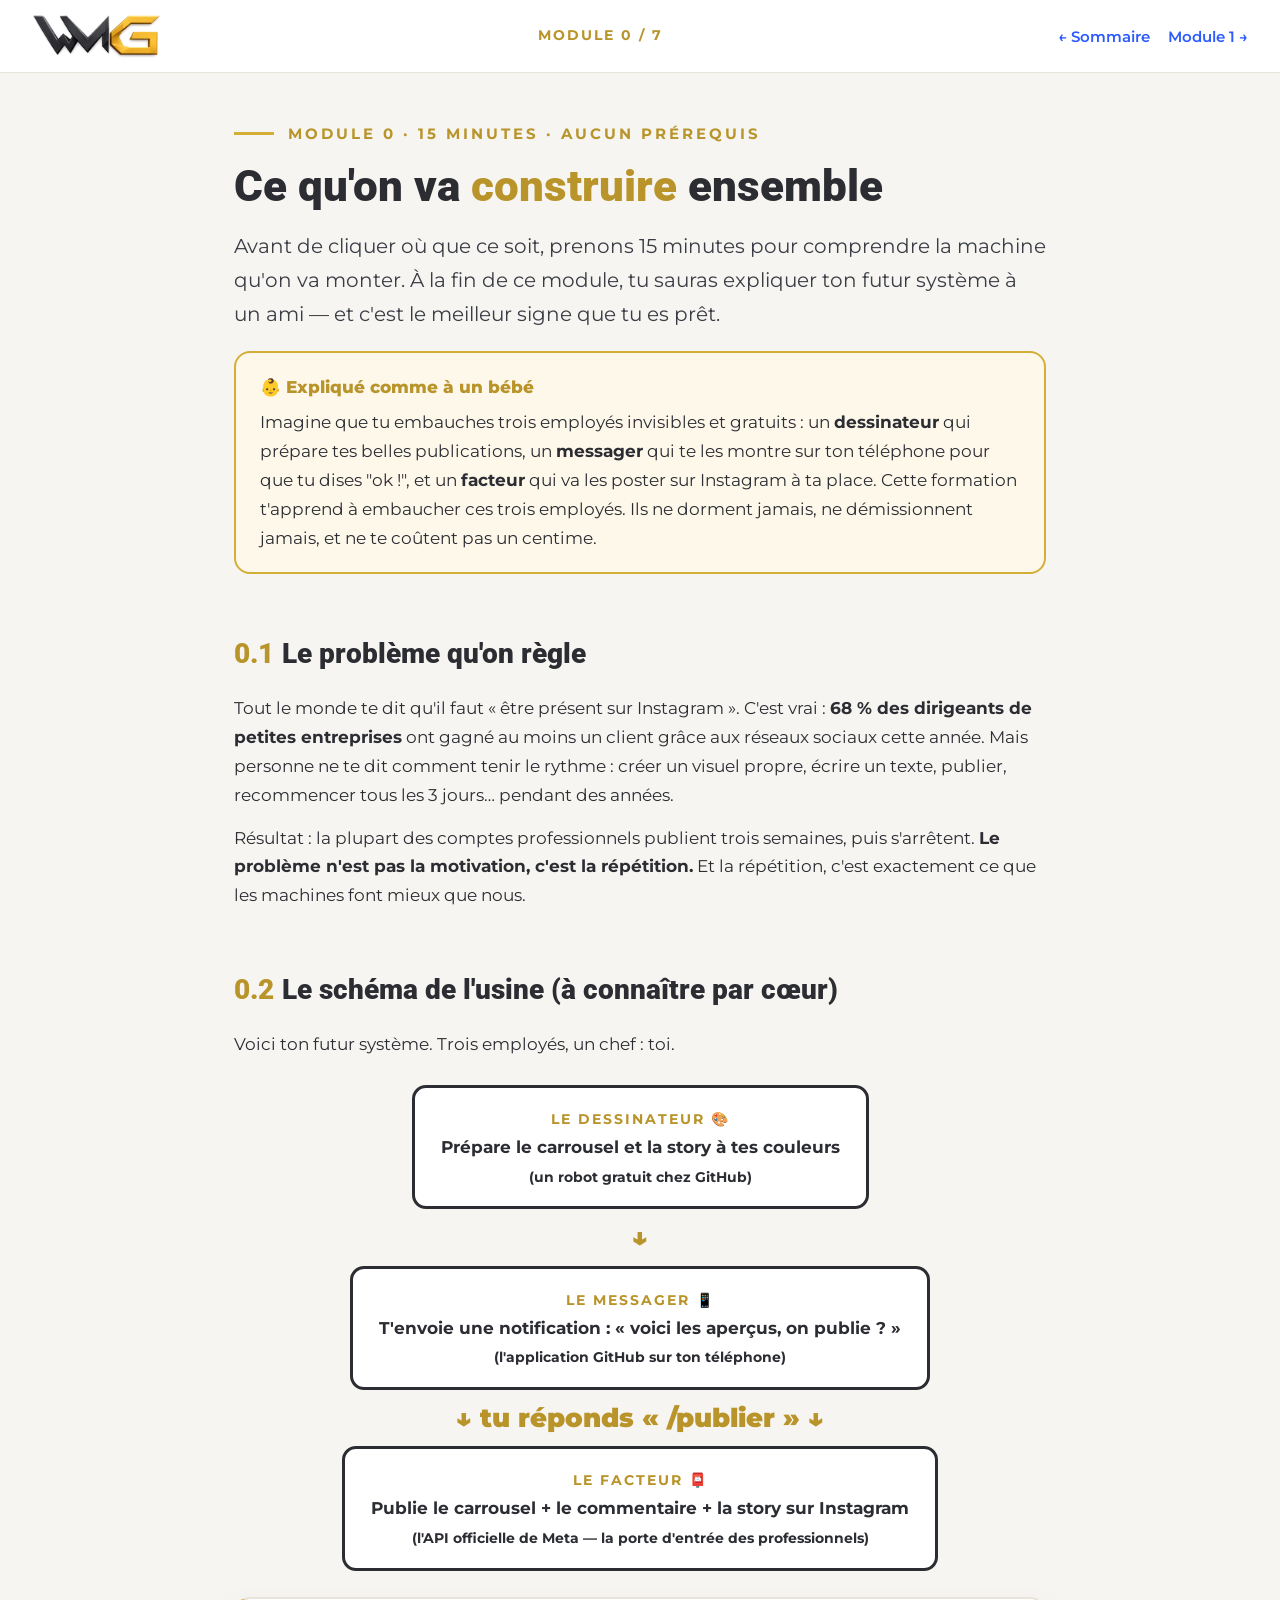
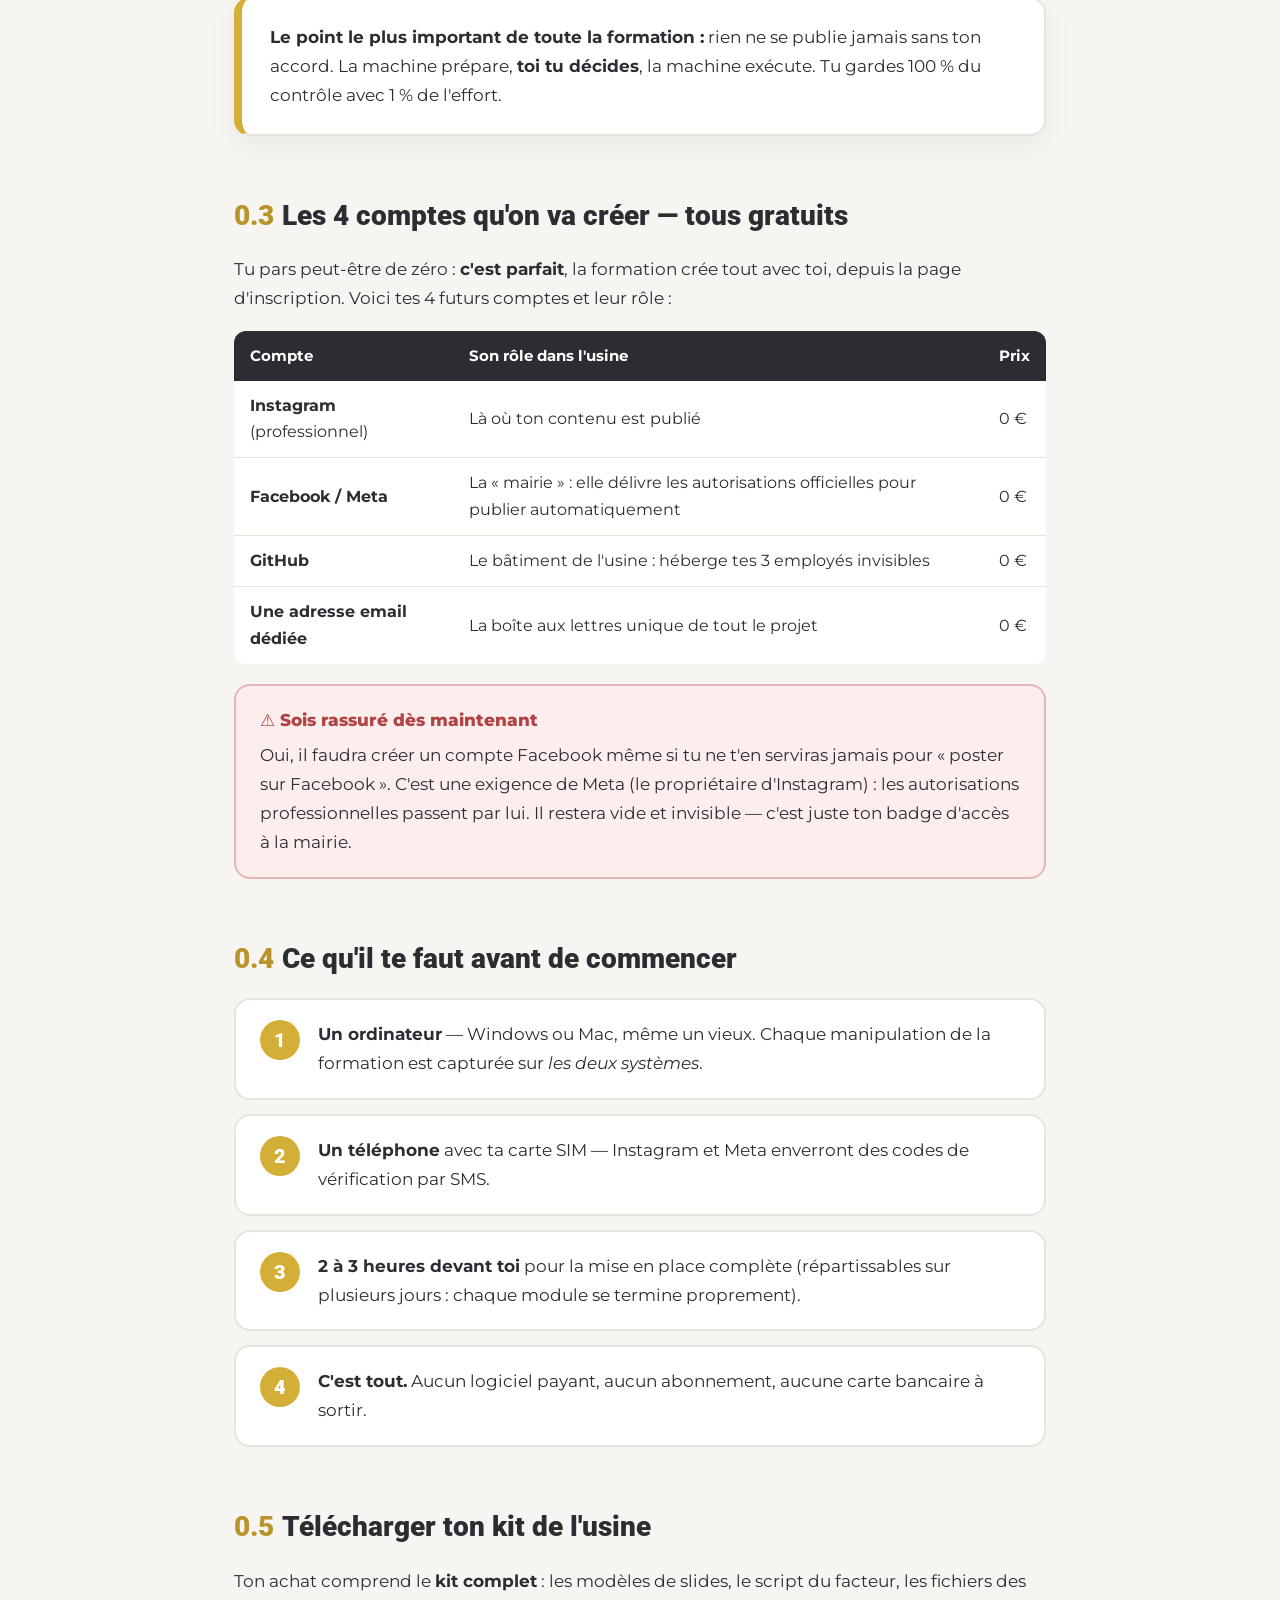
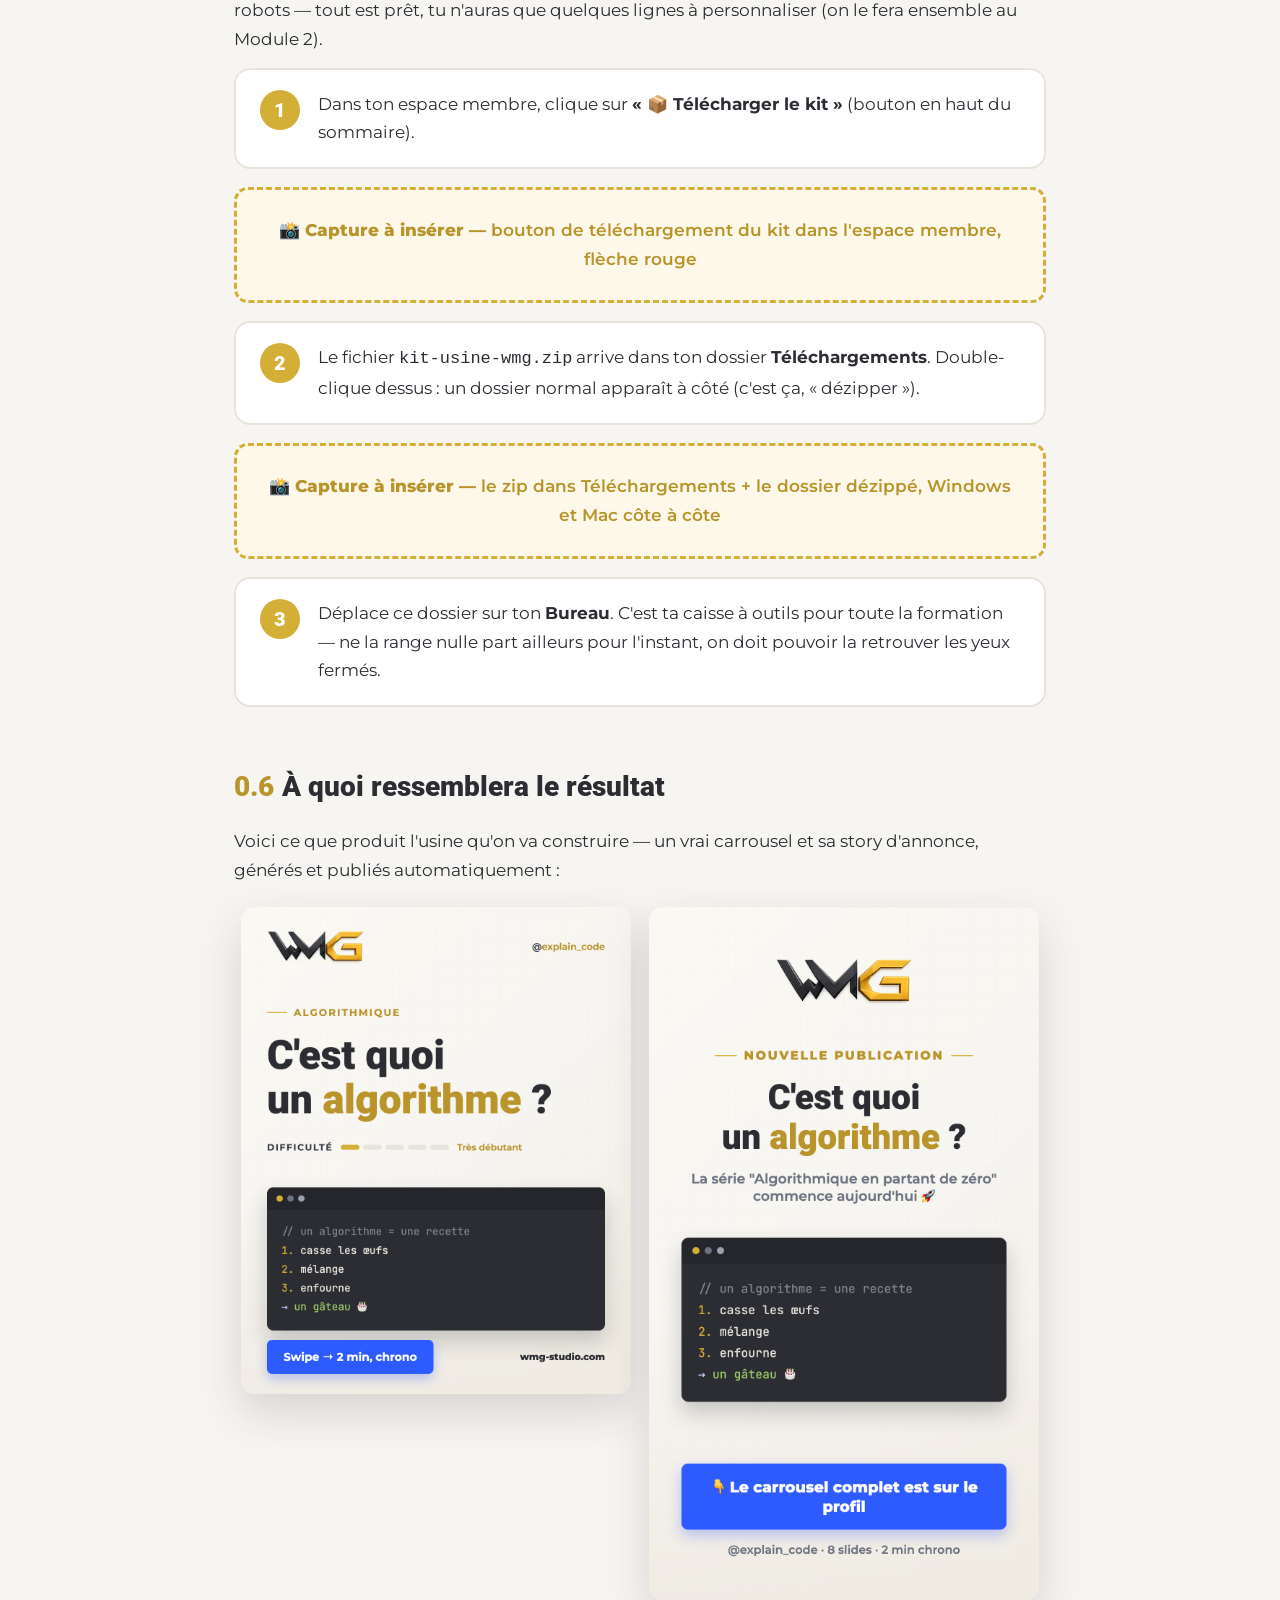
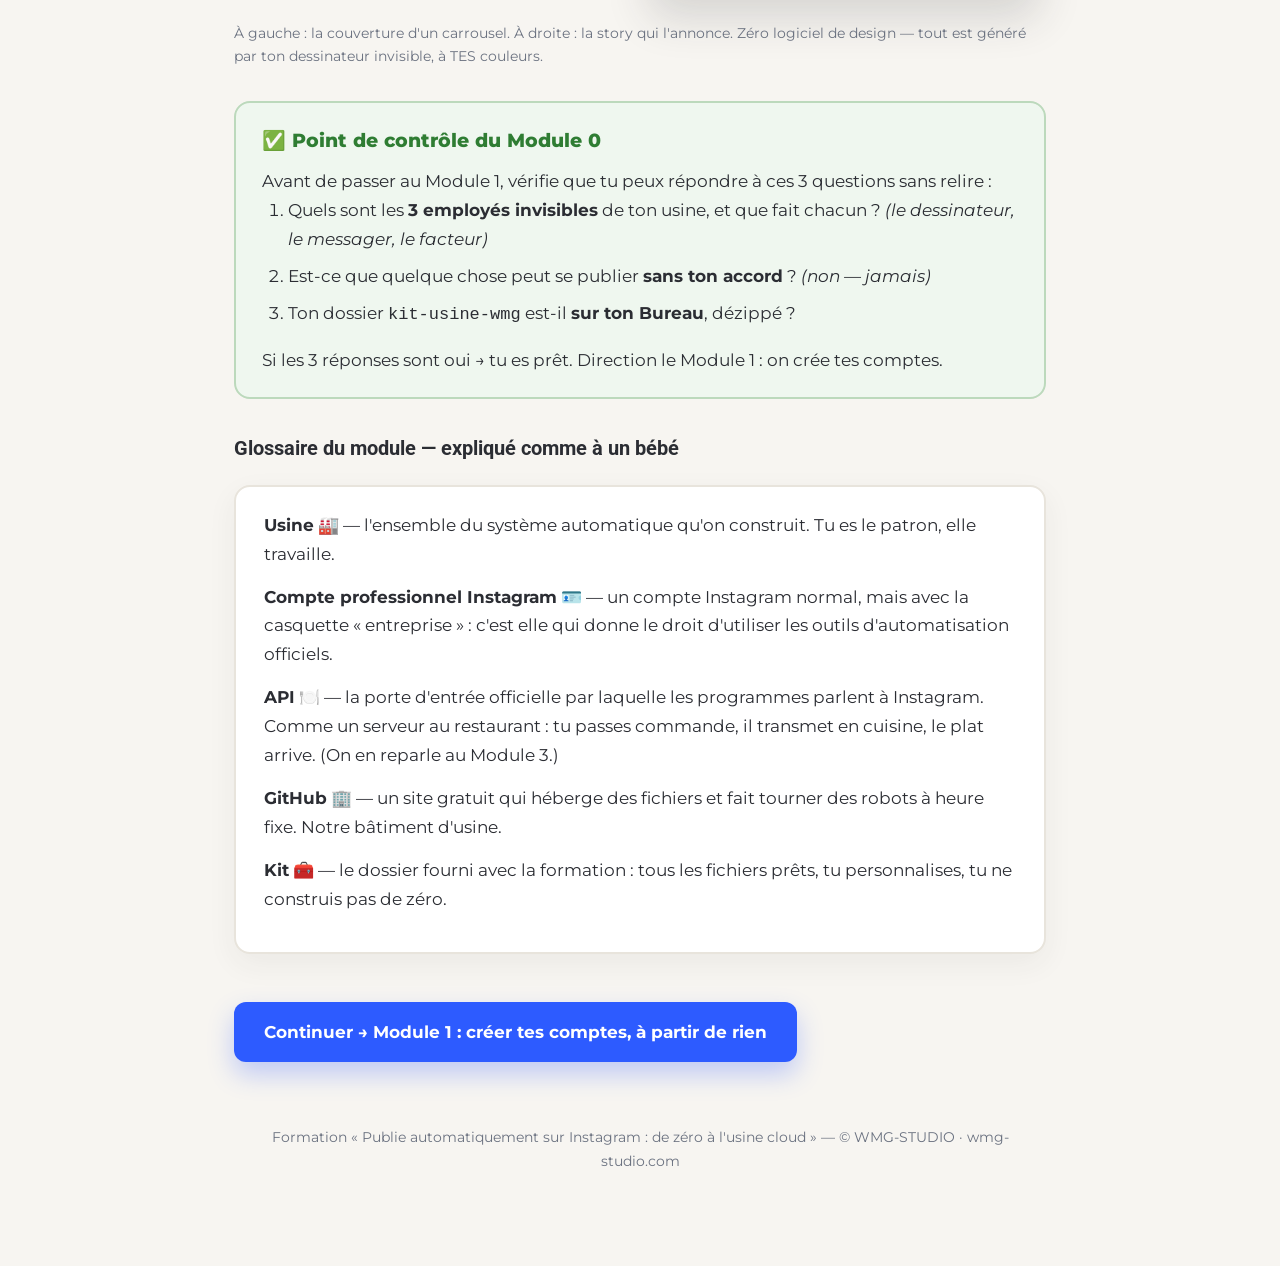
==== module-0.html @ 16675737 "modules" ====
<!DOCTYPE html>
<html lang="fr">
<head>
<meta charset="UTF-8">
<meta name="robots" content="noindex, nofollow">
<meta name="viewport" content="width=device-width, initial-scale=1">
<title>Module 0 — Ce qu'on va construire | Formation WMG-STUDIO</title>
<link rel="preconnect" href="https://fonts.googleapis.com">
<link href="https://fonts.googleapis.com/css2?family=Montserrat:ital,wght@0,400;0,600;0,700;0,800&family=Roboto:wght@700;900&display=swap" rel="stylesheet">
<link rel="stylesheet" href="style.css">
</head>
<body>

<header class="topbar">
  <img src="assets/wmg-logo.png" alt="WMG-STUDIO">
  <span class="module-label">Module 0 / 7</span>
  <nav><a href="index.html">← Sommaire</a><a href="module-1.html">Module 1 →</a></nav>
</header>

<main class="page">

  <div class="badge">Module 0 · 15 minutes · aucun prérequis</div>
  <h1>Ce qu'on va <span class="gold">construire</span> ensemble</h1>
  <p class="lead">Avant de cliquer où que ce soit, prenons 15 minutes pour comprendre la machine qu'on va monter. À la fin de ce module, tu sauras expliquer ton futur système à un ami — et c'est le meilleur signe que tu es prêt.</p>

  <div class="bebe">
    <div class="t">Expliqué comme à un bébé</div>
    Imagine que tu embauches trois employés invisibles et gratuits : un <strong>dessinateur</strong> qui prépare tes belles publications, un <strong>messager</strong> qui te les montre sur ton téléphone pour que tu dises "ok !", et un <strong>facteur</strong> qui va les poster sur Instagram à ta place. Cette formation t'apprend à embaucher ces trois employés. Ils ne dorment jamais, ne démissionnent jamais, et ne te coûtent pas un centime.
  </div>

  <h2><span class="num">0.1</span>Le problème qu'on règle</h2>
  <p>Tout le monde te dit qu'il faut « être présent sur Instagram ». C'est vrai : <strong>68 % des dirigeants de petites entreprises</strong> ont gagné au moins un client grâce aux réseaux sociaux cette année. Mais personne ne te dit comment tenir le rythme : créer un visuel propre, écrire un texte, publier, recommencer tous les 3 jours… pendant des années.</p>
  <p>Résultat : la plupart des comptes professionnels publient trois semaines, puis s'arrêtent. <strong>Le problème n'est pas la motivation, c'est la répétition.</strong> Et la répétition, c'est exactement ce que les machines font mieux que nous.</p>

  <h2><span class="num">0.2</span>Le schéma de l'usine (à connaître par cœur)</h2>
  <p>Voici ton futur système. Trois employés, un chef : toi.</p>

  <div class="schema">
    <div class="box"><span class="who">Le dessinateur 🎨</span><br>Prépare le carrousel et la story à tes couleurs<br><small>(un robot gratuit chez GitHub)</small></div>
    <div class="arrow">↓</div>
    <div class="box"><span class="who">Le messager 📱</span><br>T'envoie une notification : « voici les aperçus, on publie ? »<br><small>(l'application GitHub sur ton téléphone)</small></div>
    <div class="arrow">↓ tu réponds « /publier » ↓</div>
    <div class="box"><span class="who">Le facteur 📮</span><br>Publie le carrousel + le commentaire + la story sur Instagram<br><small>(l'API officielle de Meta — la porte d'entrée des professionnels)</small></div>
  </div>

  <div class="card gold">
    <strong>Le point le plus important de toute la formation :</strong> rien ne se publie jamais sans ton accord. La machine prépare, <strong>toi tu décides</strong>, la machine exécute. Tu gardes 100 % du contrôle avec 1 % de l'effort.
  </div>

  <h2><span class="num">0.3</span>Les 4 comptes qu'on va créer — tous gratuits</h2>
  <p>Tu pars peut-être de zéro : <strong>c'est parfait</strong>, la formation crée tout avec toi, depuis la page d'inscription. Voici tes 4 futurs comptes et leur rôle :</p>
  <table>
    <tr><th>Compte</th><th>Son rôle dans l'usine</th><th>Prix</th></tr>
    <tr><td><strong>Instagram</strong> (professionnel)</td><td>Là où ton contenu est publié</td><td>0 €</td></tr>
    <tr><td><strong>Facebook / Meta</strong></td><td>La « mairie » : elle délivre les autorisations officielles pour publier automatiquement</td><td>0 €</td></tr>
    <tr><td><strong>GitHub</strong></td><td>Le bâtiment de l'usine : héberge tes 3 employés invisibles</td><td>0 €</td></tr>
    <tr><td><strong>Une adresse email dédiée</strong></td><td>La boîte aux lettres unique de tout le projet</td><td>0 €</td></tr>
  </table>

  <div class="warn">
    <div class="t">Sois rassuré dès maintenant</div>
    Oui, il faudra créer un compte Facebook même si tu ne t'en serviras jamais pour « poster sur Facebook ». C'est une exigence de Meta (le propriétaire d'Instagram) : les autorisations professionnelles passent par lui. Il restera vide et invisible — c'est juste ton badge d'accès à la mairie.
  </div>

  <h2><span class="num">0.4</span>Ce qu'il te faut avant de commencer</h2>
  <div class="step"><span class="n">1</span><div><strong>Un ordinateur</strong> — Windows ou Mac, même un vieux. Chaque manipulation de la formation est capturée sur <em>les deux systèmes</em>.</div></div>
  <div class="step"><span class="n">2</span><div><strong>Un téléphone</strong> avec ta carte SIM — Instagram et Meta enverront des codes de vérification par SMS.</div></div>
  <div class="step"><span class="n">3</span><div><strong>2 à 3 heures devant toi</strong> pour la mise en place complète (répartissables sur plusieurs jours : chaque module se termine proprement).</div></div>
  <div class="step"><span class="n">4</span><div><strong>C'est tout.</strong> Aucun logiciel payant, aucun abonnement, aucune carte bancaire à sortir.</div></div>

  <h2><span class="num">0.5</span>Télécharger ton kit de l'usine</h2>
  <p>Ton achat comprend le <strong>kit complet</strong> : les modèles de slides, le script du facteur, les fichiers des robots — tout est prêt, tu n'auras que quelques lignes à personnaliser (on le fera ensemble au Module 2).</p>
  <div class="step"><span class="n">1</span><div>Dans ton espace membre, clique sur <strong>« 📦 Télécharger le kit »</strong> (bouton en haut du sommaire).</div></div>
  <div class="capture">bouton de téléchargement du kit dans l'espace membre, flèche rouge</div>
  <div class="step"><span class="n">2</span><div>Le fichier <code>kit-usine-wmg.zip</code> arrive dans ton dossier <strong>Téléchargements</strong>. Double-clique dessus : un dossier normal apparaît à côté (c'est ça, « dézipper »).</div></div>
  <div class="capture">le zip dans Téléchargements + le dossier dézippé, Windows et Mac côte à côte</div>
  <div class="step"><span class="n">3</span><div>Déplace ce dossier sur ton <strong>Bureau</strong>. C'est ta caisse à outils pour toute la formation — ne la range nulle part ailleurs pour l'instant, on doit pouvoir la retrouver les yeux fermés.</div></div>

  <h2><span class="num">0.6</span>À quoi ressemblera le résultat</h2>
  <p>Voici ce que produit l'usine qu'on va construire — un vrai carrousel et sa story d'annonce, générés et publiés automatiquement :</p>
  <figure class="duo">
    <img src="assets/demo-carrousel.png" alt="Exemple de couverture de carrousel générée par l'usine">
    <img src="assets/demo-story.png" alt="Exemple de story d'annonce générée par l'usine">
  </figure>
  <figcaption>À gauche : la couverture d'un carrousel. À droite : la story qui l'annonce. Zéro logiciel de design — tout est généré par ton dessinateur invisible, à TES couleurs.</figcaption>

  <div class="check">
    <div class="t">Point de contrôle du Module 0</div>
    Avant de passer au Module 1, vérifie que tu peux répondre à ces 3 questions sans relire :
    <ol>
      <li>Quels sont les <strong>3 employés invisibles</strong> de ton usine, et que fait chacun ? <em>(le dessinateur, le messager, le facteur)</em></li>
      <li>Est-ce que quelque chose peut se publier <strong>sans ton accord</strong> ? <em>(non — jamais)</em></li>
      <li>Ton dossier <code>kit-usine-wmg</code> est-il <strong>sur ton Bureau</strong>, dézippé ?</li>
    </ol>
    Si les 3 réponses sont oui → tu es prêt. Direction le Module 1 : on crée tes comptes.
  </div>

  <h3>Glossaire du module — expliqué comme à un bébé</h3>
  <div class="card">
    <p><strong>Usine</strong> 🏭 — l'ensemble du système automatique qu'on construit. Tu es le patron, elle travaille.</p>
    <p><strong>Compte professionnel Instagram</strong> 🪪 — un compte Instagram normal, mais avec la casquette « entreprise » : c'est elle qui donne le droit d'utiliser les outils d'automatisation officiels.</p>
    <p><strong>API</strong> 🍽️ — la porte d'entrée officielle par laquelle les programmes parlent à Instagram. Comme un serveur au restaurant : tu passes commande, il transmet en cuisine, le plat arrive. (On en reparle au Module 3.)</p>
    <p><strong>GitHub</strong> 🏢 — un site gratuit qui héberge des fichiers et fait tourner des robots à heure fixe. Notre bâtiment d'usine.</p>
    <p><strong>Kit</strong> 🧰 — le dossier fourni avec la formation : tous les fichiers prêts, tu personnalises, tu ne construis pas de zéro.</p>
  </div>

  <a class="next" href="module-1.html">Continuer → Module 1 : créer tes comptes, à partir de rien</a>

  <div class="footer">Formation « Publie automatiquement sur Instagram : de zéro à l'usine cloud » — © WMG-STUDIO · wmg-studio.com</div>

</main>
</body>
</html>
---- style.css ----
/* Formation WMG-STUDIO — charte identique au site et aux carrousels */
:root {
  --ink: #2B2D33; --ink-soft: #3A3D45; --gray: #6B7280;
  --gold: #D4AF37; --gold-dark: #B8942A; --cta: #2D5BFF;
  --bg: #FBF9F4; --bg-soft: #F7F5F1; --line: #E8E4DC; --white: #FFFFFF;
}
* { margin: 0; padding: 0; box-sizing: border-box; }
body {
  font-family: 'Montserrat', system-ui, sans-serif;
  color: var(--ink); background: var(--bg-soft);
  line-height: 1.7; font-size: 17px;
}
.topbar {
  position: sticky; top: 0; z-index: 10;
  display: flex; align-items: center; justify-content: space-between;
  background: var(--white); border-bottom: 1px solid var(--line);
  padding: 14px 32px;
}
.topbar img { height: 44px; }
.topbar .module-label { font-weight: 700; color: var(--gold-dark); font-size: 14px; letter-spacing: 2px; text-transform: uppercase; }
.topbar nav a { color: var(--cta); text-decoration: none; font-weight: 600; font-size: 15px; margin-left: 18px; }

.page { max-width: 860px; margin: 0 auto; padding: 48px 24px 96px; }

.badge {
  display: flex; align-items: center; gap: 14px;
  color: var(--gold-dark); font-weight: 700; font-size: 15px;
  letter-spacing: 3px; text-transform: uppercase; margin-bottom: 14px;
}
.badge::before { content: ""; width: 40px; height: 3px; background: var(--gold); }

h1 { font-family: 'Roboto', sans-serif; font-weight: 900; font-size: 44px; line-height: 1.15; margin-bottom: 18px; }
h1 .gold { color: var(--gold-dark); }
h2 { font-family: 'Roboto', sans-serif; font-weight: 900; font-size: 28px; margin: 56px 0 16px; }
h2 .num { color: var(--gold-dark); margin-right: 8px; }
h3 { font-family: 'Roboto', sans-serif; font-weight: 700; font-size: 20px; margin: 32px 0 10px; }
p { margin-bottom: 14px; }
.lead { font-size: 20px; color: var(--ink-soft); }
ul, ol { margin: 0 0 16px 26px; }
li { margin-bottom: 8px; }
strong { color: var(--ink); }

.card {
  background: var(--white); border: 2px solid var(--line); border-radius: 16px;
  padding: 24px 28px; margin: 20px 0;
  box-shadow: 0 10px 30px rgba(43,45,51,.06);
}
.card.gold { border-left: 8px solid var(--gold); }
.card.blue { border-left: 8px solid var(--cta); }

.step {
  display: flex; gap: 18px; align-items: flex-start;
  background: var(--white); border: 2px solid var(--line); border-radius: 16px;
  padding: 20px 24px; margin: 14px 0;
}
.step .n {
  flex: none; width: 40px; height: 40px; border-radius: 50%;
  background: var(--gold); color: var(--white);
  font-family: 'Roboto', sans-serif; font-weight: 900; font-size: 20px;
  display: flex; align-items: center; justify-content: center;
}

.capture {
  border: 3px dashed var(--gold); border-radius: 14px;
  background: #FDF8EA; color: var(--gold-dark);
  padding: 26px; text-align: center; font-weight: 600; margin: 18px 0;
}
.capture::before { content: "📸  Capture à insérer — "; font-weight: 800; }

figure { margin: 22px 0; text-align: center; }
figure img { max-width: 100%; border-radius: 14px; box-shadow: 0 18px 44px rgba(43,45,51,.16); }
figure.duo { display: flex; gap: 18px; justify-content: center; align-items: flex-start; }
figure.duo img { max-width: 48%; }
figcaption { font-size: 14px; color: var(--gray); margin-top: 10px; }

.bebe {
  background: #FDF8EA; border: 2px solid var(--gold); border-radius: 16px;
  padding: 20px 24px; margin: 20px 0;
}
.bebe .t { font-weight: 800; color: var(--gold-dark); margin-bottom: 6px; }
.bebe .t::before { content: "👶 "; }

.warn {
  background: #FDEEEE; border: 2px solid #E5B6B6; border-radius: 16px;
  padding: 20px 24px; margin: 20px 0;
}
.warn .t { font-weight: 800; color: #B04343; margin-bottom: 6px; }
.warn .t::before { content: "⚠️ "; }

.check {
  background: #EFF7EF; border: 2px solid #BCD9BC; border-radius: 16px;
  padding: 22px 26px; margin: 32px 0;
}
.check .t { font-weight: 800; color: #2F7D33; font-size: 19px; margin-bottom: 10px; }
.check .t::before { content: "✅ "; }

table { width: 100%; border-collapse: collapse; margin: 18px 0; background: var(--white); border-radius: 12px; overflow: hidden; }
th { background: var(--ink); color: var(--white); text-align: left; padding: 12px 16px; font-size: 15px; }
td { border-bottom: 1px solid var(--line); padding: 12px 16px; font-size: 15.5px; }
tr:last-child td { border-bottom: none; }

.schema { display: flex; flex-direction: column; gap: 0; align-items: center; margin: 26px 0; }
.schema .box {
  background: var(--white); border: 3px solid var(--ink); border-radius: 14px;
  padding: 16px 26px; text-align: center; font-weight: 700; min-width: 320px;
}
.schema .box .who { color: var(--gold-dark); font-size: 14px; letter-spacing: 2px; text-transform: uppercase; }
.schema .arrow { font-size: 26px; color: var(--gold-dark); padding: 6px 0; font-weight: 900; }

.next {
  display: inline-block; background: var(--cta); color: var(--white);
  font-weight: 700; font-size: 17px; padding: 16px 30px; border-radius: 12px;
  text-decoration: none; margin-top: 28px;
  box-shadow: 0 12px 26px rgba(45,91,255,.28);
}
.footer { text-align: center; color: var(--gray); font-size: 14px; margin-top: 64px; }

/* ---------- PDF (impression) : même source, deuxième produit ---------- */
@media print {
  .topbar nav, .next { display: none; }
  body { background: var(--white); font-size: 12pt; }
  .page { max-width: none; padding: 0; }
  h2 { page-break-after: avoid; }
  .card, .step, .bebe, .warn, .check, figure, table { page-break-inside: avoid; }
}
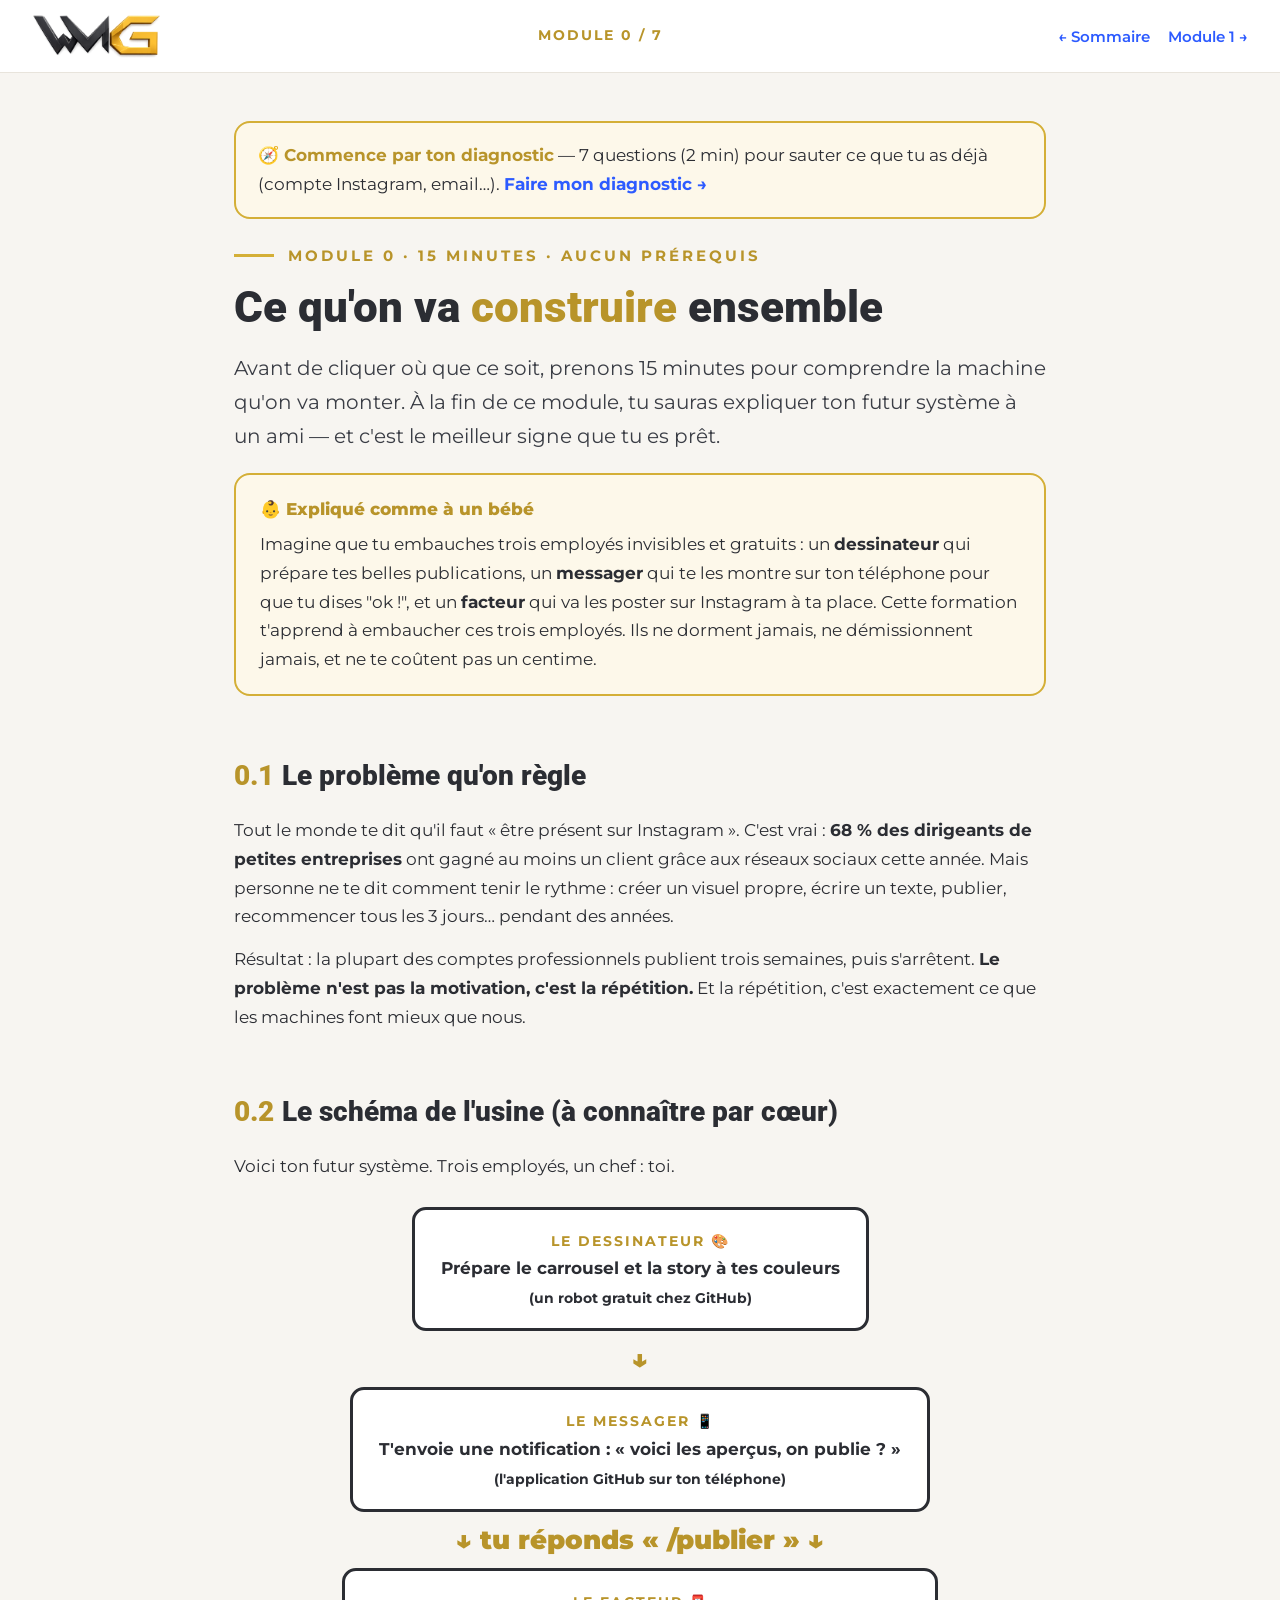
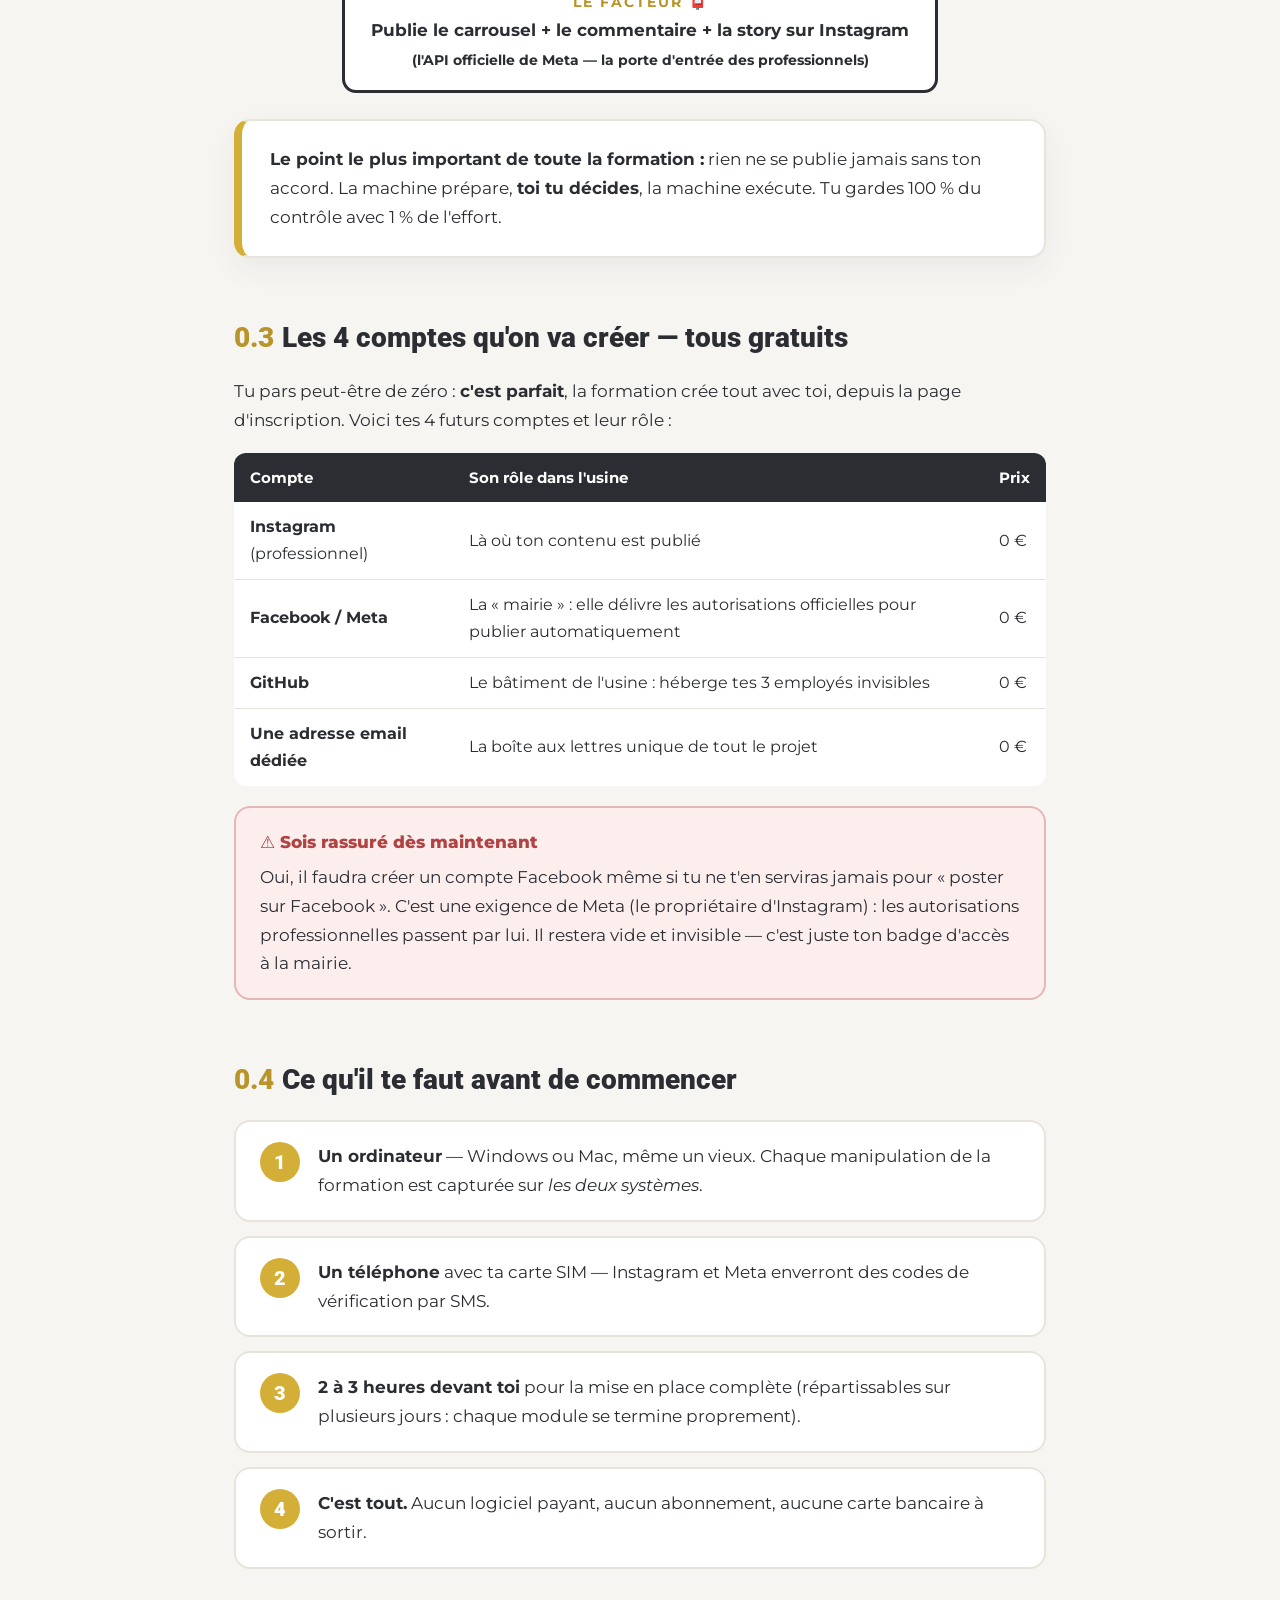
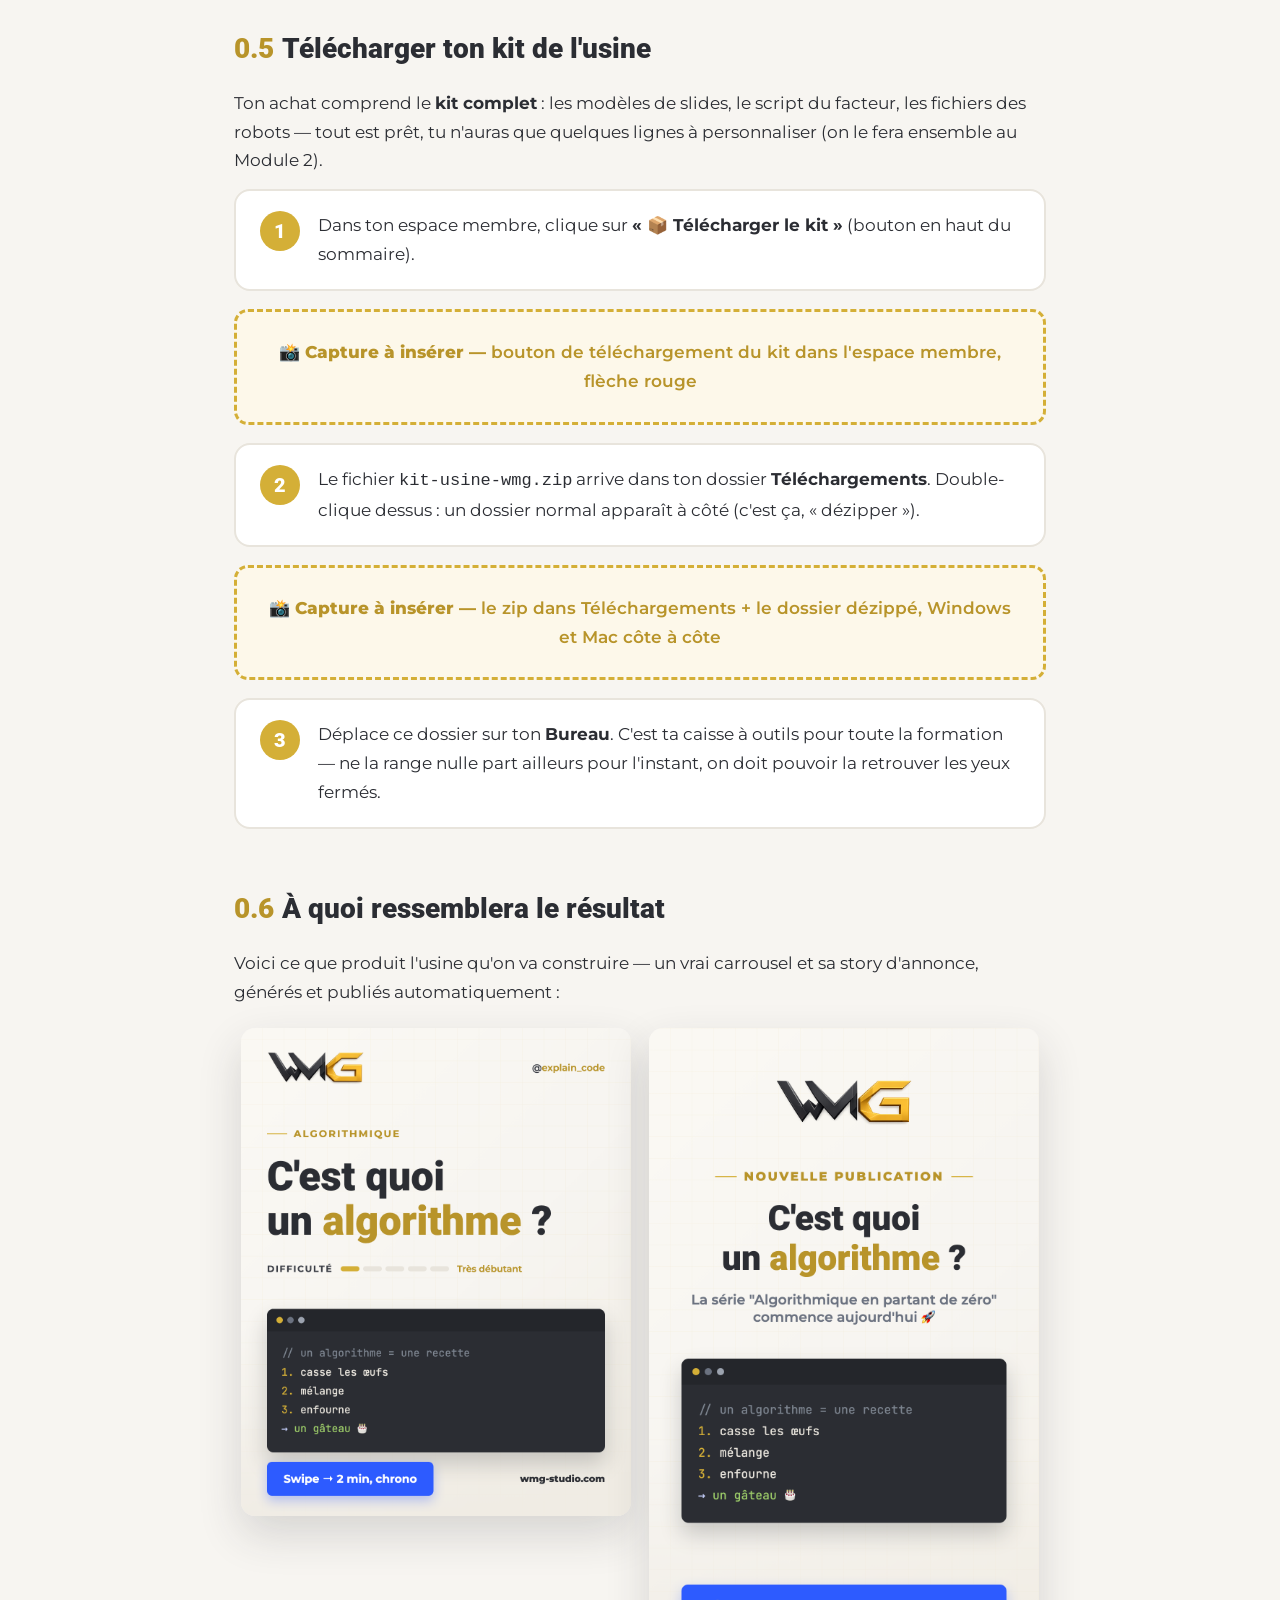
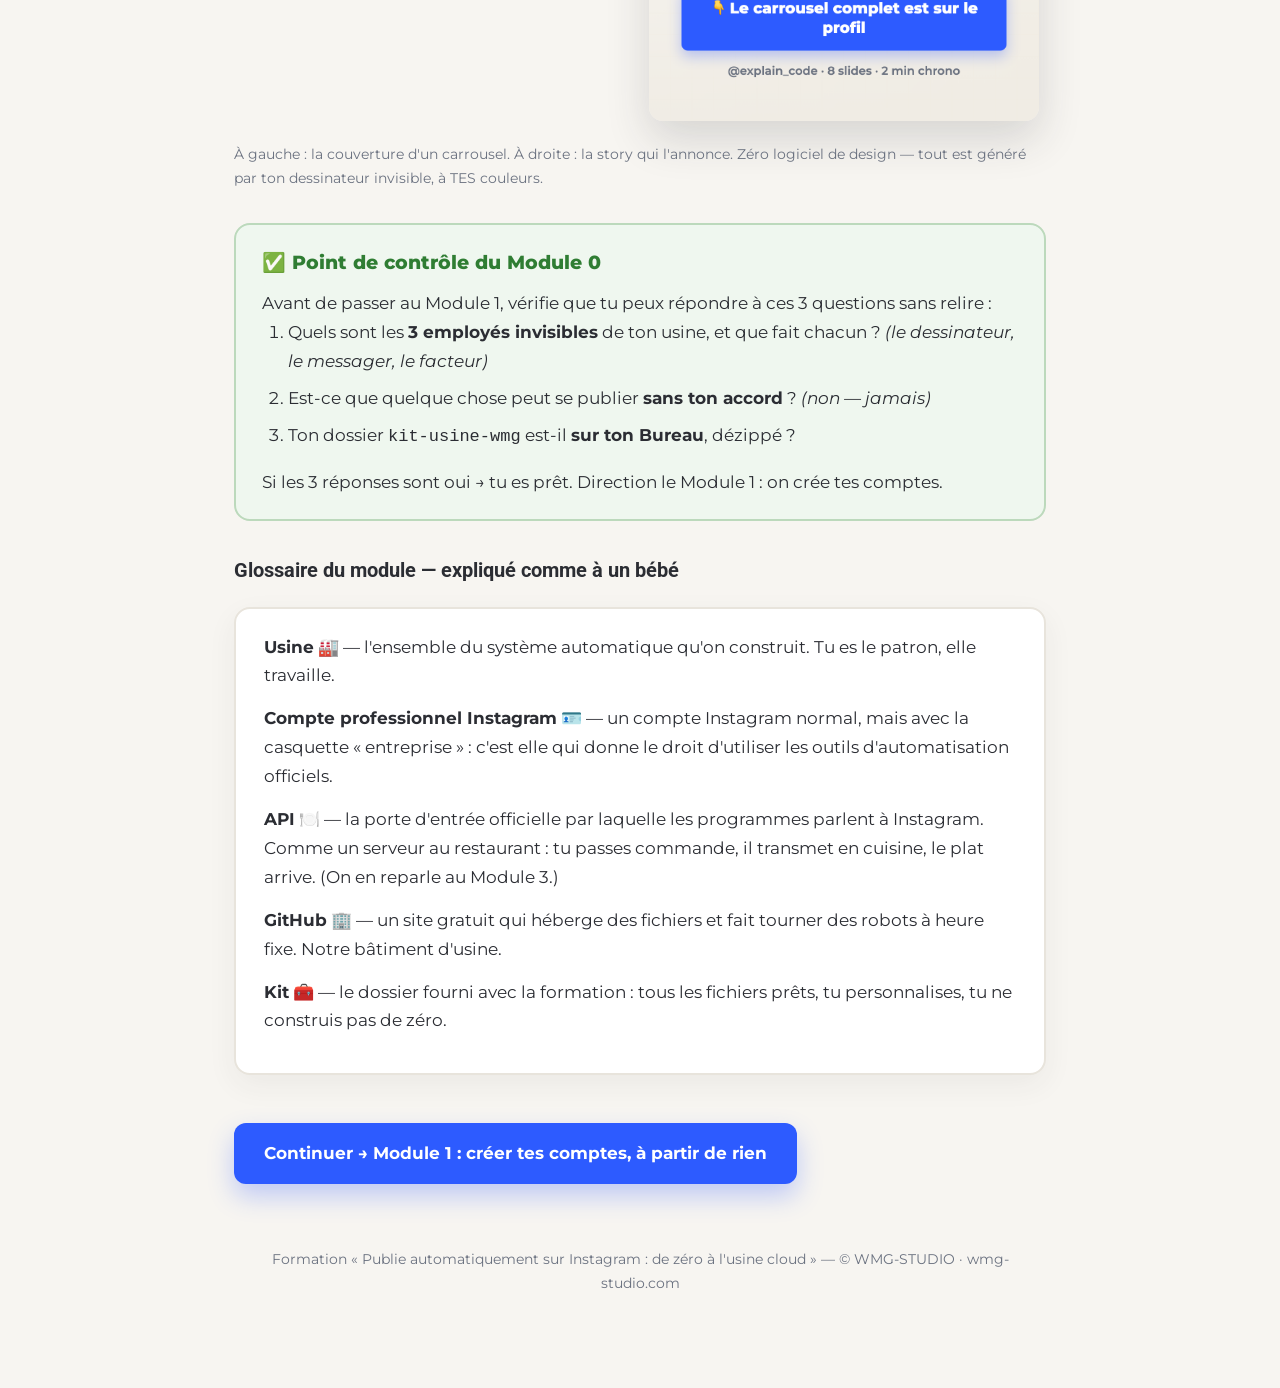
==== commit 91293183: "Diagnostic de parcours + lien depuis Module 0" ====
--- a/module-0.html
+++ b/module-0.html
@@ -18,6 +18,8 @@
 </header>
 
 <main class="page">
+
+  <a href="diagnostic.html" style="display:block;text-decoration:none;background:#FDF8EA;border:2px solid var(--gold);border-radius:16px;padding:18px 22px;margin-bottom:24px;color:var(--ink)"><strong style="color:var(--gold-dark)">🧭 Commence par ton diagnostic</strong> — 7 questions (2 min) pour sauter ce que tu as déjà (compte Instagram, email…). <span style="color:var(--cta);font-weight:700">Faire mon diagnostic →</span></a>
 
   <div class="badge">Module 0 · 15 minutes · aucun prérequis</div>
   <h1>Ce qu'on va <span class="gold">construire</span> ensemble</h1>
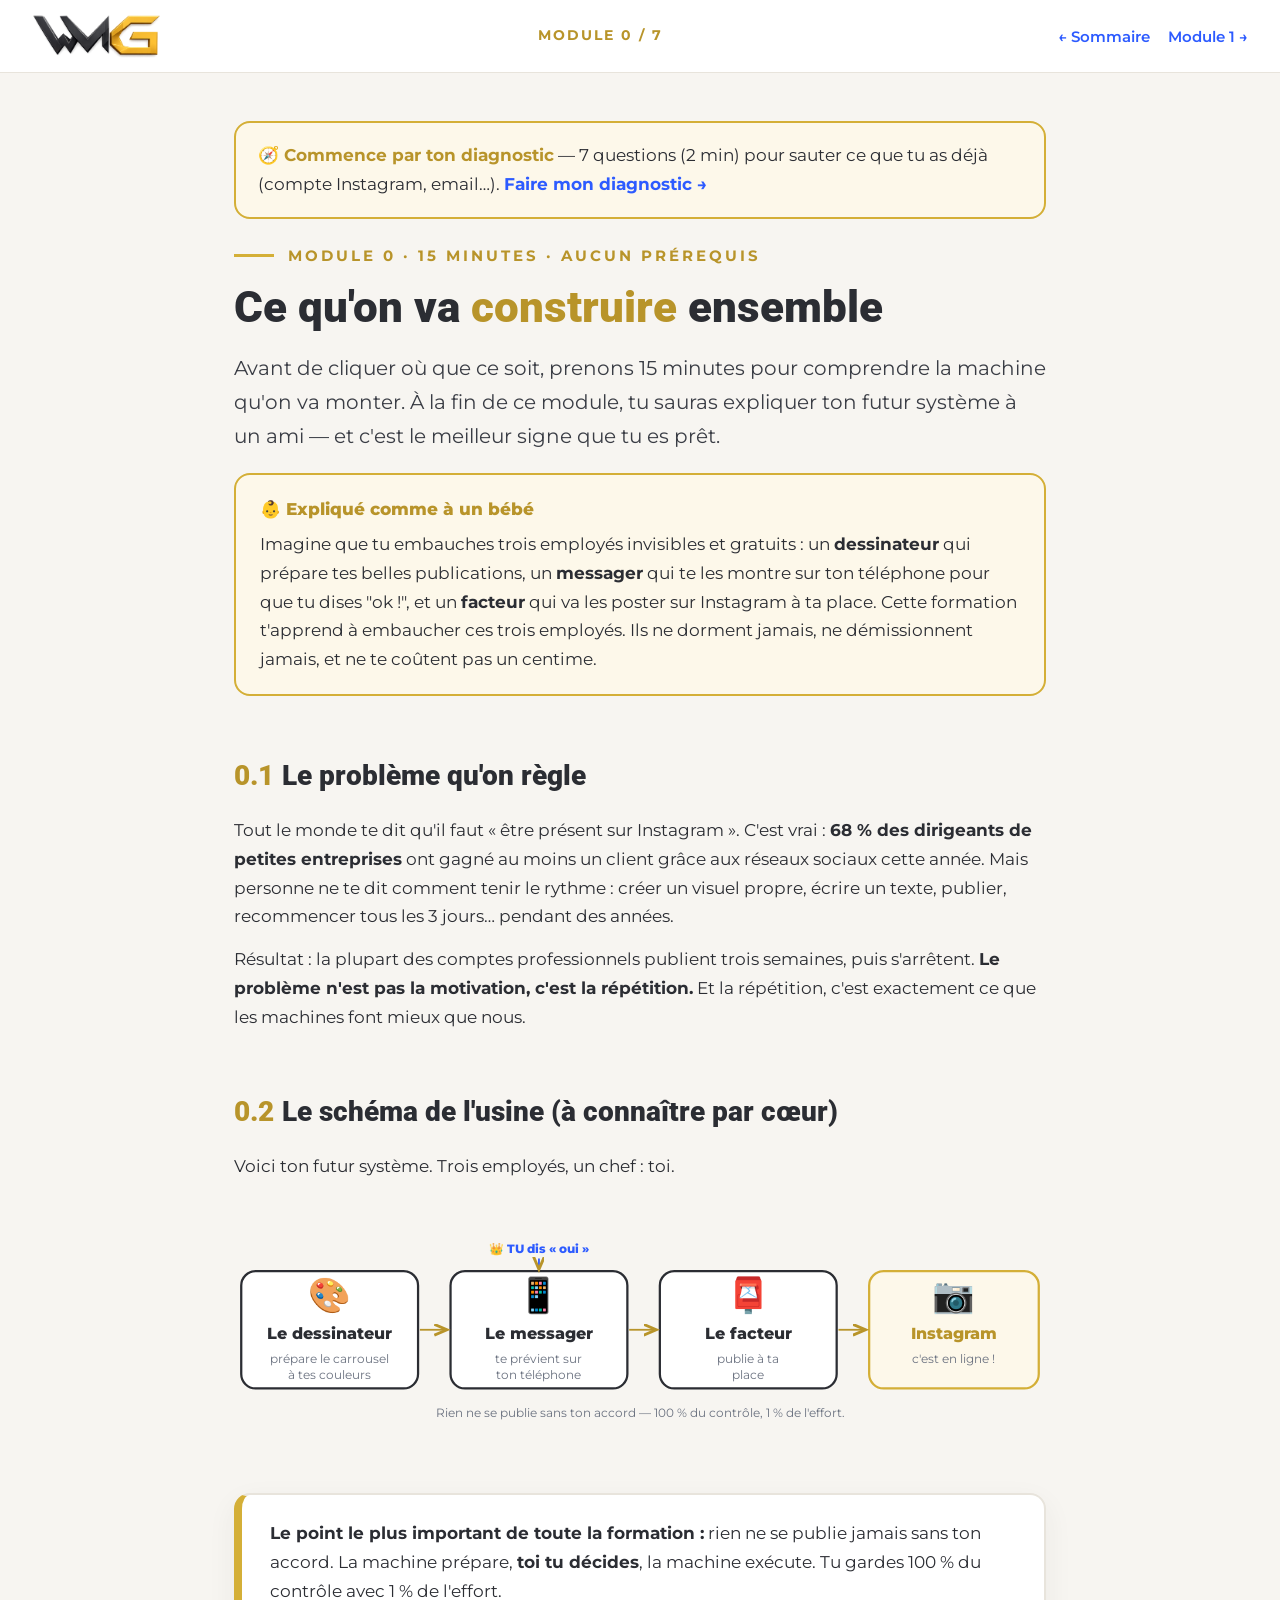
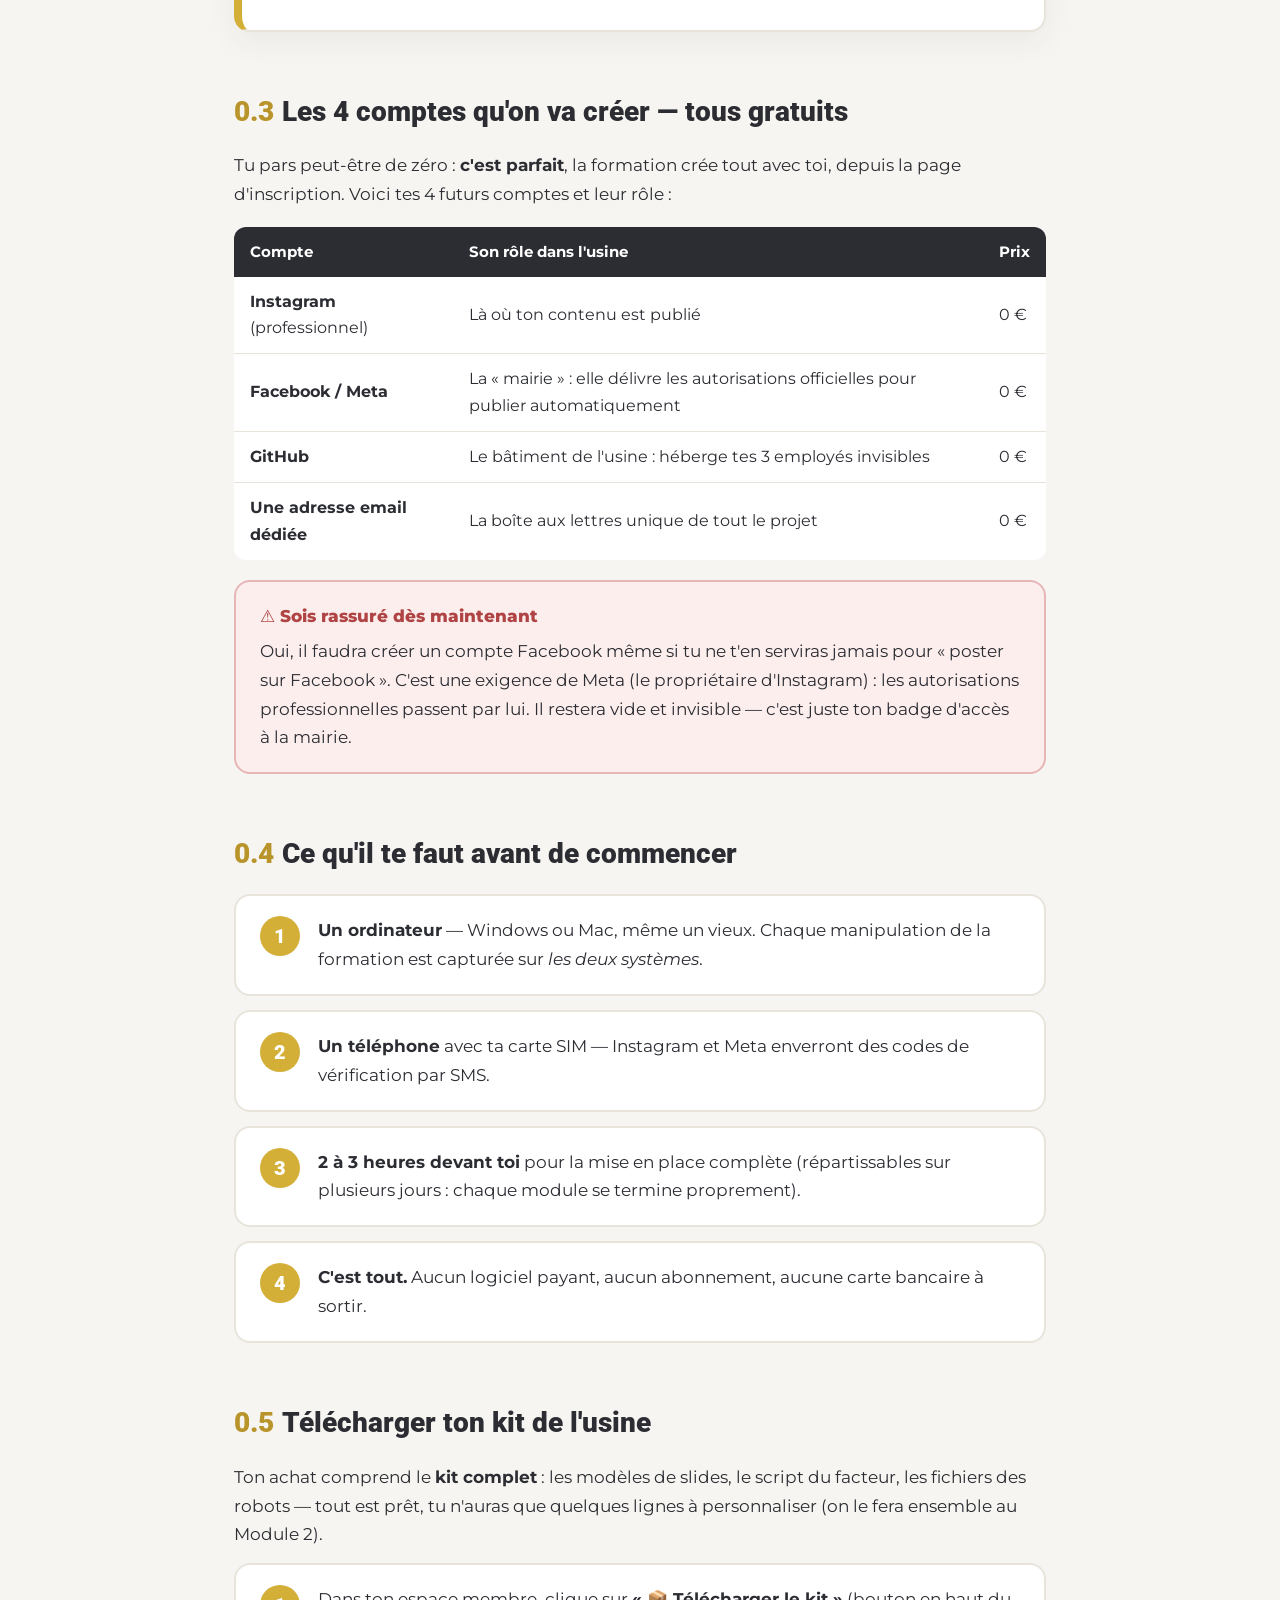
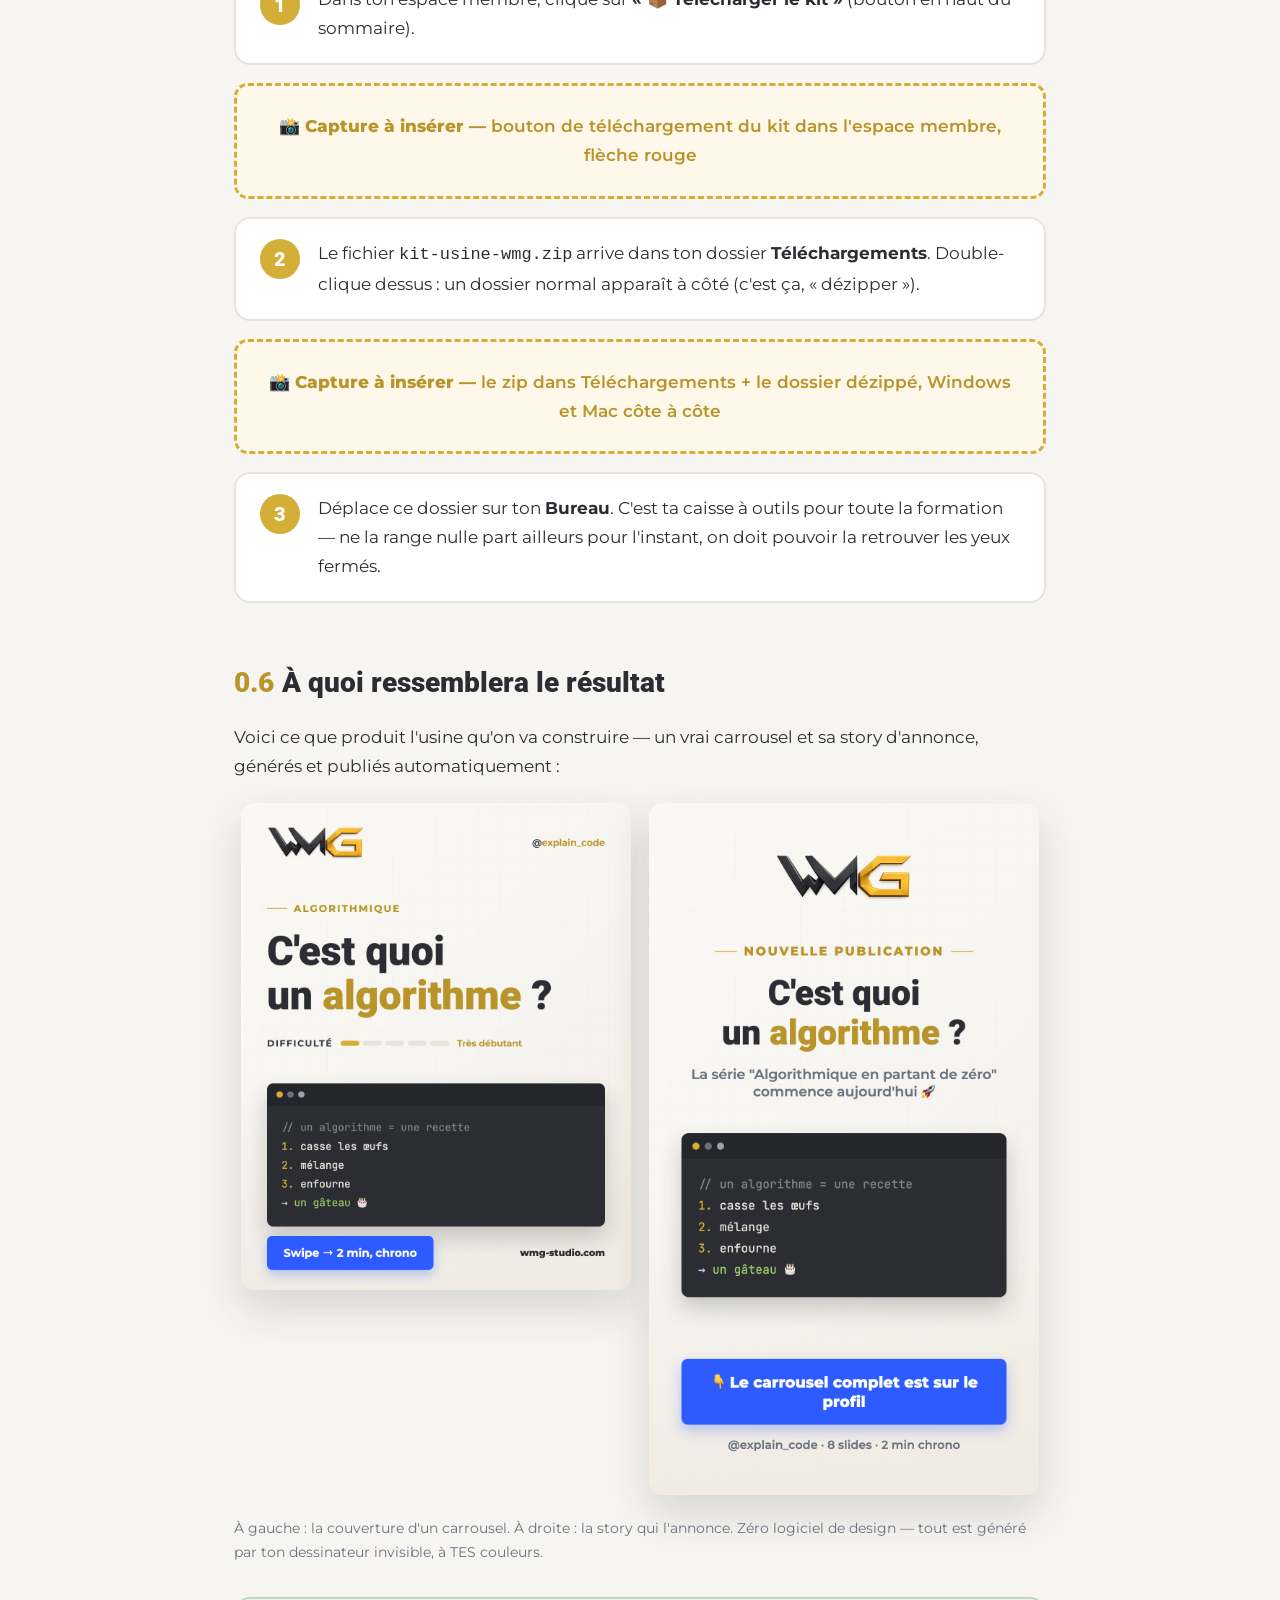
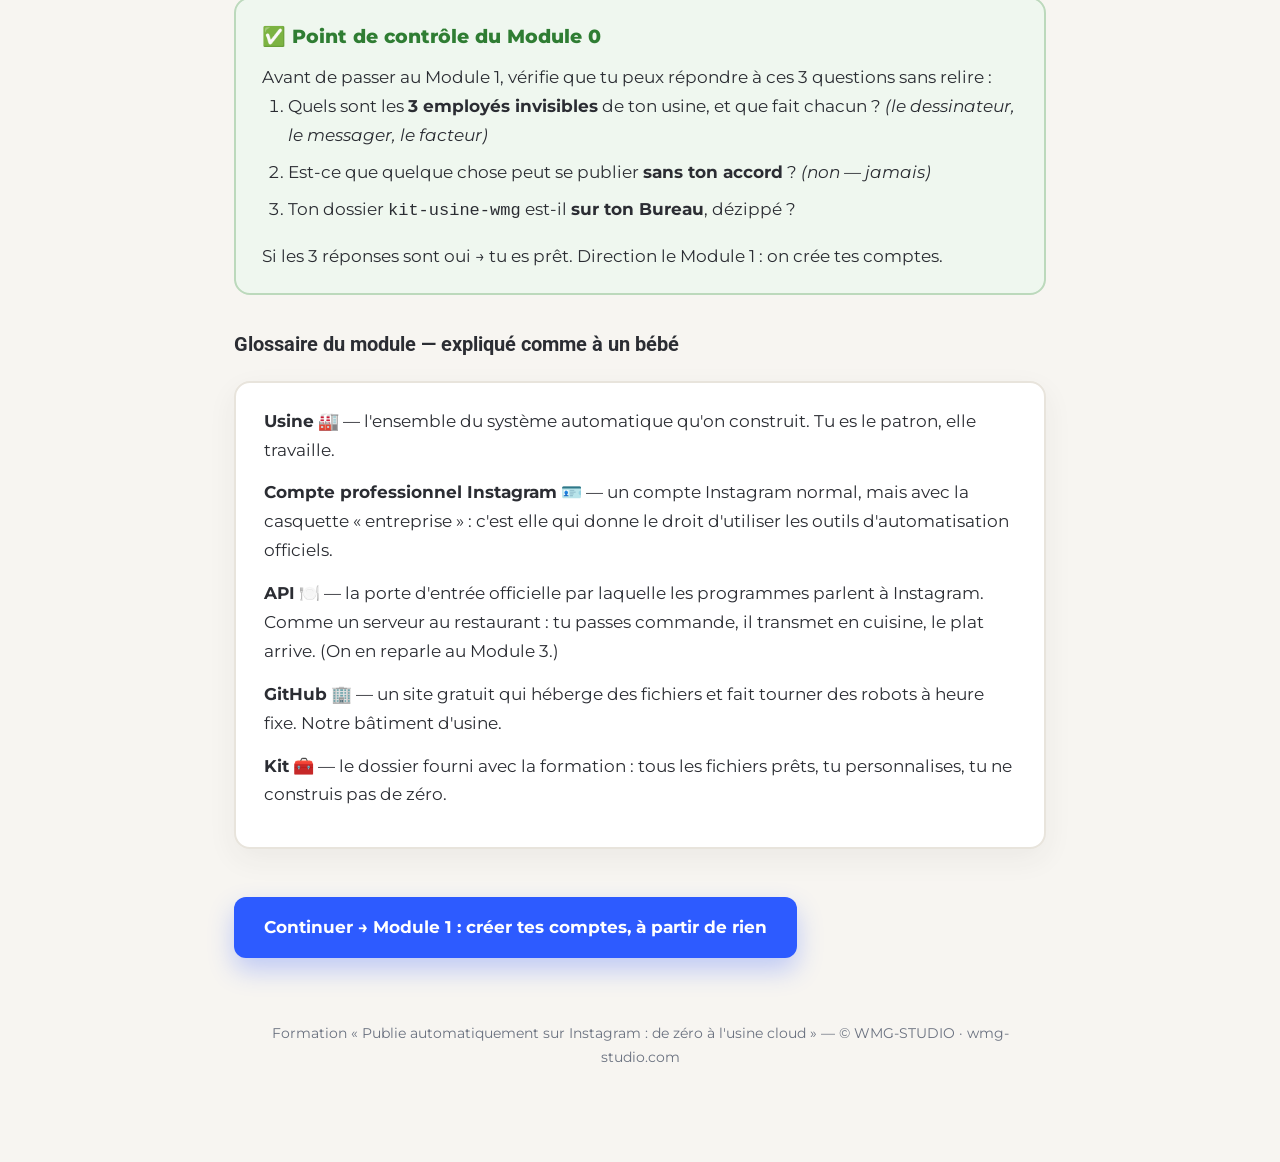
==== commit 3f97adf7: "Schémas visuels : usine (M0) + architecture Meta (M3)" ====
--- a/module-0.html
+++ b/module-0.html
@@ -37,13 +37,47 @@
   <h2><span class="num">0.2</span>Le schéma de l'usine (à connaître par cœur)</h2>
   <p>Voici ton futur système. Trois employés, un chef : toi.</p>
 
-  <div class="schema">
-    <div class="box"><span class="who">Le dessinateur 🎨</span><br>Prépare le carrousel et la story à tes couleurs<br><small>(un robot gratuit chez GitHub)</small></div>
-    <div class="arrow">↓</div>
-    <div class="box"><span class="who">Le messager 📱</span><br>T'envoie une notification : « voici les aperçus, on publie ? »<br><small>(l'application GitHub sur ton téléphone)</small></div>
-    <div class="arrow">↓ tu réponds « /publier » ↓</div>
-    <div class="box"><span class="who">Le facteur 📮</span><br>Publie le carrousel + le commentaire + la story sur Instagram<br><small>(l'API officielle de Meta — la porte d'entrée des professionnels)</small></div>
-  </div>
+  <svg viewBox="0 0 900 250" style="width:100%;height:auto;margin:22px 0" xmlns="http://www.w3.org/2000/svg" font-family="Montserrat, sans-serif">
+    <defs>
+      <marker id="ar0" markerWidth="10" markerHeight="10" refX="7" refY="3" orient="auto"><path d="M0,0 L7,3 L0,6" fill="none" stroke="#B8942A" stroke-width="1.6"/></marker>
+    </defs>
+    <!-- nodes -->
+    <g>
+      <rect x="8" y="60" width="196" height="130" rx="16" fill="#FFFFFF" stroke="#2B2D33" stroke-width="2.5"/>
+      <text x="106" y="100" font-size="38" text-anchor="middle">🎨</text>
+      <text x="106" y="135" font-size="18" font-weight="800" text-anchor="middle" fill="#2B2D33">Le dessinateur</text>
+      <text x="106" y="162" font-size="13.5" text-anchor="middle" fill="#6B7280">prépare le carrousel</text>
+      <text x="106" y="180" font-size="13.5" text-anchor="middle" fill="#6B7280">à tes couleurs</text>
+    </g>
+    <g>
+      <rect x="240" y="60" width="196" height="130" rx="16" fill="#FFFFFF" stroke="#2B2D33" stroke-width="2.5"/>
+      <text x="338" y="100" font-size="38" text-anchor="middle">📱</text>
+      <text x="338" y="135" font-size="18" font-weight="800" text-anchor="middle" fill="#2B2D33">Le messager</text>
+      <text x="338" y="162" font-size="13.5" text-anchor="middle" fill="#6B7280">te prévient sur</text>
+      <text x="338" y="180" font-size="13.5" text-anchor="middle" fill="#6B7280">ton téléphone</text>
+    </g>
+    <g>
+      <rect x="472" y="60" width="196" height="130" rx="16" fill="#FFFFFF" stroke="#2B2D33" stroke-width="2.5"/>
+      <text x="570" y="100" font-size="38" text-anchor="middle">📮</text>
+      <text x="570" y="135" font-size="18" font-weight="800" text-anchor="middle" fill="#2B2D33">Le facteur</text>
+      <text x="570" y="162" font-size="13.5" text-anchor="middle" fill="#6B7280">publie à ta</text>
+      <text x="570" y="180" font-size="13.5" text-anchor="middle" fill="#6B7280">place</text>
+    </g>
+    <g>
+      <rect x="704" y="60" width="188" height="130" rx="16" fill="#FDF8EA" stroke="#D4AF37" stroke-width="2.5"/>
+      <text x="798" y="100" font-size="38" text-anchor="middle">📷</text>
+      <text x="798" y="135" font-size="18" font-weight="800" text-anchor="middle" fill="#B8942A">Instagram</text>
+      <text x="798" y="162" font-size="13.5" text-anchor="middle" fill="#6B7280">c'est en ligne !</text>
+    </g>
+    <!-- arrows -->
+    <line x1="206" y1="125" x2="236" y2="125" stroke="#B8942A" stroke-width="2" marker-end="url(#ar0)"/>
+    <line x1="438" y1="125" x2="468" y2="125" stroke="#B8942A" stroke-width="2" marker-end="url(#ar0)"/>
+    <line x1="670" y1="125" x2="700" y2="125" stroke="#B8942A" stroke-width="2" marker-end="url(#ar0)"/>
+    <!-- label validation -->
+    <text x="338" y="40" font-size="13" font-weight="800" text-anchor="middle" fill="#2D5BFF">👑 TU dis « oui »</text>
+    <line x1="338" y1="46" x2="338" y2="58" stroke="#2D5BFF" stroke-width="2" marker-end="url(#ar0)"/>
+    <text x="450" y="222" font-size="13" text-anchor="middle" fill="#6B7280">Rien ne se publie sans ton accord — 100 % du contrôle, 1 % de l'effort.</text>
+  </svg>
 
   <div class="card gold">
     <strong>Le point le plus important de toute la formation :</strong> rien ne se publie jamais sans ton accord. La machine prépare, <strong>toi tu décides</strong>, la machine exécute. Tu gardes 100 % du contrôle avec 1 % de l'effort.
